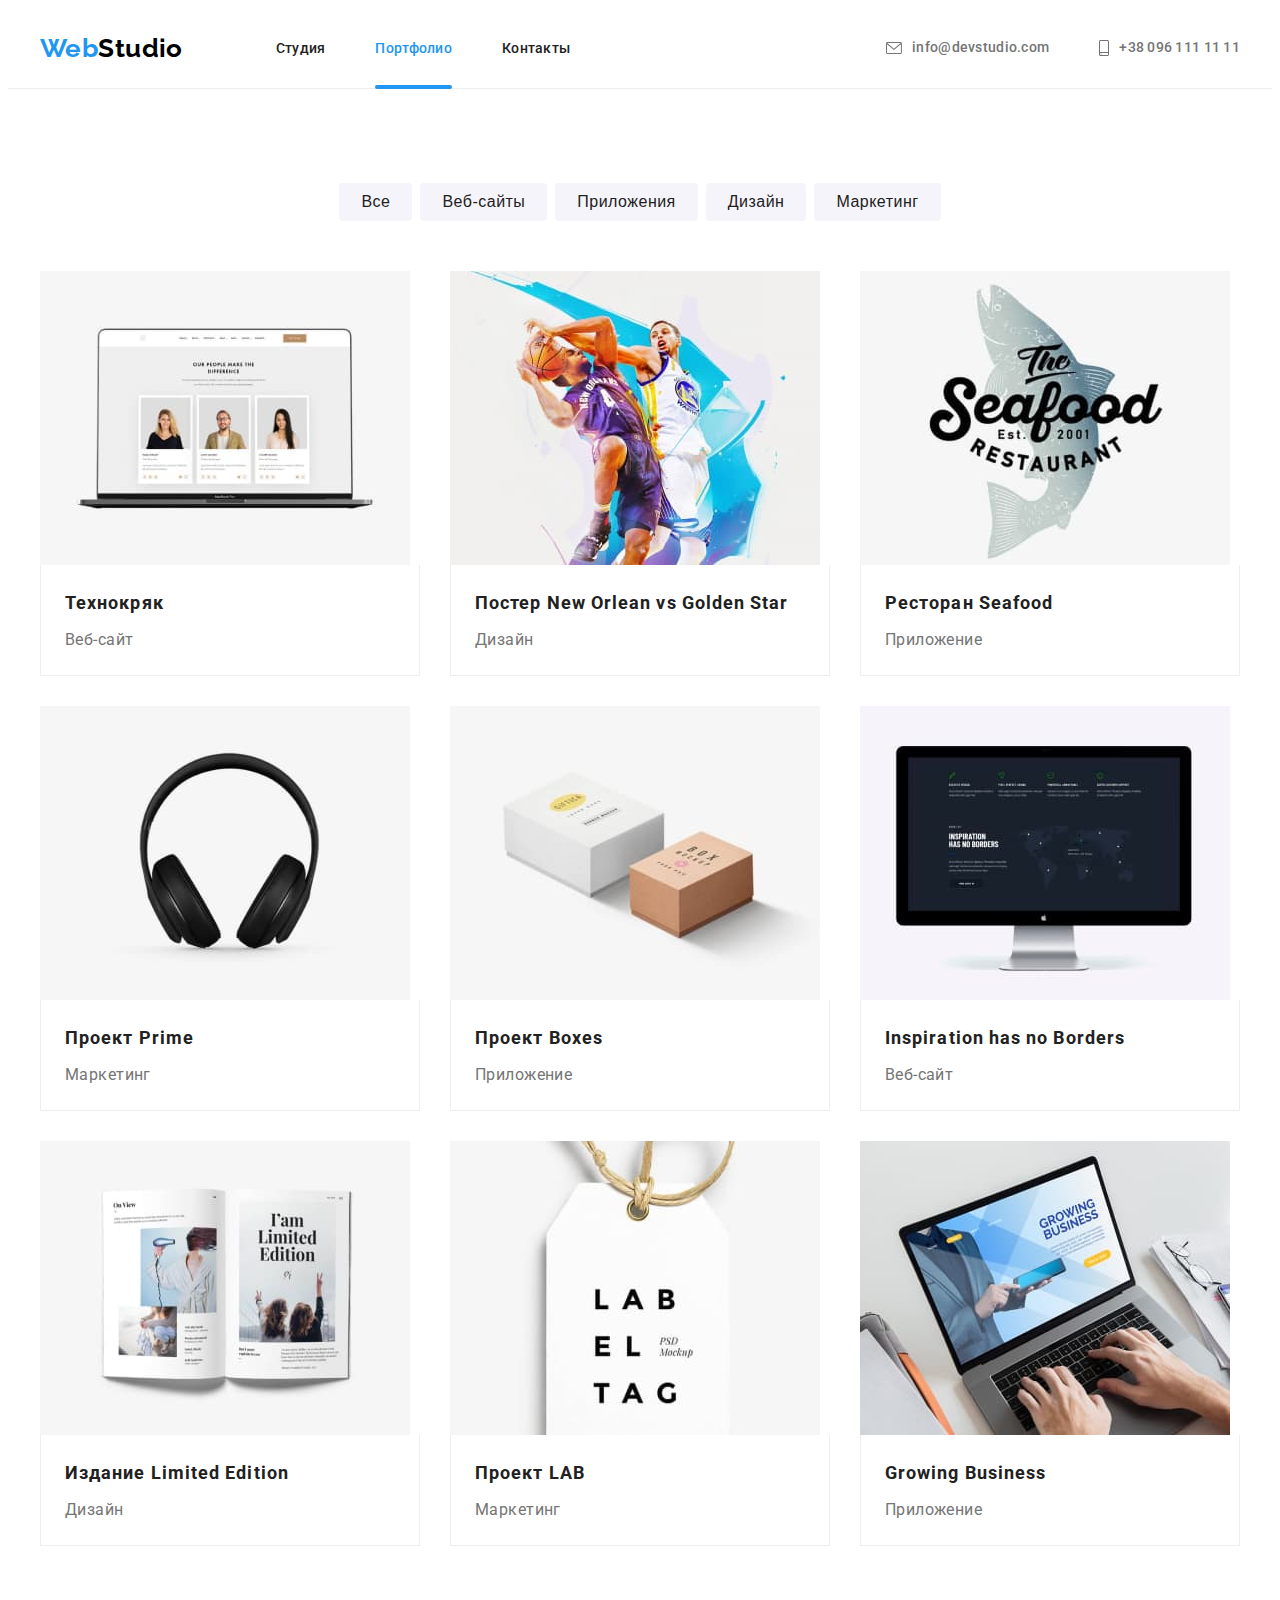
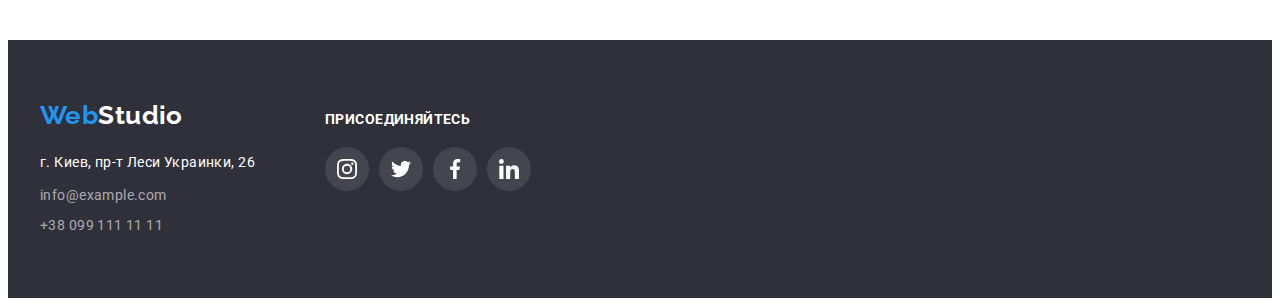
==== portfolio.html @ ebe4ae1e "Added hw5 files" ====
<!DOCTYPE html>
<html lang="ru">
  <head>
    <meta charset="UTF-8" />
    <meta name="viewport" content="width=device-width, initial-scale=1.0" />
    <title>goit-markup-hw-05 Web Studio (Version 2.1)</title>

    <!-- Embeding fonts -->
    <link rel="preconnect" href="https://fonts.gstatic.com" />
    <link
      href="https://fonts.googleapis.com/css2?family=Raleway:wght@700&family=Roboto:wght@400;500;700;900&display=swap"
      rel="stylesheet"
    />

    <!--подключен сторонний нормалайз https://github.com/sindresorhus/modern-normalize/blob/main/modern-normalize.css -->
    <!-- <link rel="stylesheet" href="./css/modern-normalize.css" /> -->
    <link
      rel="stylesheet"
      href="https://cdnjs.cloudflare.com/ajax/libs/modern-normalize/1.0.0/modern-normalize.css"
      integrity="sha512-Zx6MlUMKSVJoQ+83OwhdILe8cSEsCzfqThJd7J/VA2UrK6Ctj85p+xzqfyuNXE5B1k25uUdmJ2OzItbBy9GHAQ=="
      crossorigin="anonymous"
    />
    <!-- Скрыт заголовок visually-hidden.css https://gist.github.com/luxplanjay/6f6936b1bba7afe006fa9317b07b6045 -->
    <!-- <link rel="stylesheet" href="./css/visually-hidden.css" /> -->

    <!-- Тут файл для переменных цвета в основном... -->
    <!-- <link rel="stylesheet" href="./css/variables.css"> -->

    <!-- Основные стили -->
    <link rel="stylesheet" href="./css/styles.css" />
  </head>

  <body>
    <header class="header">
      <div class="container">
        <nav class="nav">
          <a href="./index.html" lang="en" class="logo">
            Web<span class="logo-part">Studio</span>
          </a>
          <ul class="nav-list">
            <li class="nav-list-item">
              <a href="./index.html" class="nav-link">Студия</a>
            </li>

            <li class="nav-list-item">
              <a href="./portfolio.html" class="nav-link current-page"
                >Портфолио</a
              >
            </li>

            <li class="nav-list-item">
              <a href="#contacts" class="nav-link">Контакты</a>
            </li>
          </ul>
        </nav>
        <address class="address-list">
          <a href="mailto:info@devstudio.com" lang="en" class="address-item">
            <svg class="address-icon" width="16" height="12">
              <use href="./images/icons.svg#envelope"></use>
            </svg>
            info@devstudio.com
          </a>

          <a href="tel:+380961111111" class="address-item">
            <svg class="address-icon" width="10" height="16">
              <use href="./images/icons.svg#smartphone"></use>
            </svg>
            +38 096 111 11 11
          </a>
        </address>
      </div>
    </header>

    <main>
      <section class="portfolio section">
        <div class="container">
          <h1 class="visually-hidden">Портфолио</h1>

          <!-- Filter buttons -->
          <ul class="filter-set">
            <li class="filter-item">
              <button class="button">Все</button>
            </li>

            <li class="filter-item">
              <button class="button">Веб-сайты</button>
            </li>

            <li class="filter-item">
              <button class="button">Приложения</button>
            </li>

            <li class="filter-item">
              <button class="button">Дизайн</button>
            </li>

            <li class="filter-item">
              <button class="button">Маркетинг</button>
            </li>
          </ul>

          <!-- Portfolio cards -->
          <ul class="portfolio card-set">
            <li class="portfolio-item">
              <a href="#" class="portfolio-item-link">
                <div class="card-thumb">
                  <img
                    src="./images/project-001.jpg"
                    width="370"
                    alt="Веб-сайт Технокряк"
                  />
                  <div class="overlay">
                    <p class="overlay-text">
                      Технокряк это современная площадка распространения
                      коронавируса. Компании используют эту платформу для
                      цифрового шпионажа и атак на защищённые сервера
                      конкурентов.
                    </p>
                  </div>
                </div>
                <div class="portfolio-text">
                  <h2 class="portfolio-title">Технокряк</h2>
                  <p class="portfolio-type">Веб-сайт</p>
                </div>
              </a>
            </li>

            <li class="portfolio-item">
              <a href="#" class="portfolio-item-link">
                <div class="card-thumb">
                  <img
                    src="./images/project-002.jpg"
                    width="370"
                    alt="Дизайн Постер New Orlean vs Golden Star"
                  />
                  <div class="overlay">
                    <p class="overlay-text">
                      Технокряк это современная площадка распространения
                      коронавируса. Компании используют эту платформу для
                      цифрового шпионажа и атак на защищённые сервера
                      конкурентов.
                    </p>
                  </div>
                </div>
                <div class="portfolio-text">
                  <h2 class="portfolio-title">
                    Постер <span lang="en">New Orlean vs Golden Star</span>
                  </h2>
                  <p class="portfolio-type">Дизайн</p>
                </div>
              </a>
            </li>

            <li class="portfolio-item">
              <a href="#" class="portfolio-item-link">
                <div class="card-thumb">
                  <img
                    src="./images/project-003.jpg"
                    width="370"
                    alt="Приложение Ресторан Seafood"
                  />
                  <div class="overlay">
                    <p class="overlay-text">
                      Технокряк это современная площадка распространения
                      коронавируса. Компании используют эту платформу для
                      цифрового шпионажа и атак на защищённые сервера
                      конкурентов.
                    </p>
                  </div>
                </div>
                <div class="portfolio-text">
                  <h2 class="portfolio-title">
                    Ресторан <span lang="en">Seafood</span>
                  </h2>
                  <p class="portfolio-type">Приложение</p>
                </div>
              </a>
            </li>

            <li class="portfolio-item">
              <a href="#" class="portfolio-item-link">
                <div class="card-thumb">
                  <img
                    src="./images/project-004.jpg"
                    width="370"
                    alt="Приложение Проект Prime"
                  />
                  <div class="overlay">
                    <p class="overlay-text">
                      Технокряк это современная площадка распространения
                      коронавируса. Компании используют эту платформу для
                      цифрового шпионажа и атак на защищённые сервера
                      конкурентов.
                    </p>
                  </div>
                </div>
                <div class="portfolio-text">
                  <h2 class="portfolio-title">
                    Проект <span lang="en">Prime</span>
                  </h2>
                  <p class="portfolio-type">Маркетинг</p>
                </div>
              </a>
            </li>

            <li class="portfolio-item">
              <a href="#" class="portfolio-item-link">
                <div class="card-thumb">
                  <img
                    src="./images/project-005.jpg"
                    width="370"
                    alt="Приложение Проект Boxes"
                  />
                  <div class="overlay">
                    <p class="overlay-text">
                      Технокряк это современная площадка распространения
                      коронавируса. Компании используют эту платформу для
                      цифрового шпионажа и атак на защищённые сервера
                      конкурентов.
                    </p>
                  </div>
                </div>
                <div class="portfolio-text">
                  <h2 class="portfolio-title">
                    Проект <span lang="en">Boxes</span>
                  </h2>
                  <p class="portfolio-type">Приложение</p>
                </div>
              </a>
            </li>

            <li class="portfolio-item">
              <a href="#" class="portfolio-item-link">
                <div class="card-thumb">
                  <img
                    src="./images/project-006.jpg"
                    width="370"
                    alt="Веб-сайт Inspiration has no Borders"
                  />
                  <div class="overlay">
                    <p class="overlay-text">
                      Технокряк это современная площадка распространения
                      коронавируса. Компании используют эту платформу для
                      цифрового шпионажа и атак на защищённые сервера
                      конкурентов.
                    </p>
                  </div>
                </div>
                <div class="portfolio-text">
                  <h2 class="portfolio-title" lang="en">
                    Inspiration has no Borders
                  </h2>
                  <p class="portfolio-type">Веб-сайт</p>
                </div>
              </a>
            </li>

            <li class="portfolio-item">
              <a href="#" class="portfolio-item-link">
                <div class="card-thumb">
                  <img
                    src="./images/project-007.jpg"
                    width="370"
                    alt="Дизайн Издание Limited Edition"
                  />
                  <div class="overlay">
                    <p class="overlay-text">
                      Технокряк это современная площадка распространения
                      коронавируса. Компании используют эту платформу для
                      цифрового шпионажа и атак на защищённые сервера
                      конкурентов.
                    </p>
                  </div>
                </div>
                <div class="portfolio-text">
                  <h2 class="portfolio-title">
                    Издание <span lang="en">Limited Edition</span>
                  </h2>
                  <p class="portfolio-type">Дизайн</p>
                </div>
              </a>
            </li>

            <li class="portfolio-item">
              <a href="#" class="portfolio-item-link">
                <div class="card-thumb">
                  <img
                    src="./images/project-008.jpg"
                    width="370"
                    alt="Маркетинг Проект LAB"
                  />
                  <div class="overlay">
                    <p class="overlay-text">
                      Технокряк это современная площадка распространения
                      коронавируса. Компании используют эту платформу для
                      цифрового шпионажа и атак на защищённые сервера
                      конкурентов.
                    </p>
                  </div>
                </div>
                <div class="portfolio-text">
                  <h2 class="portfolio-title">
                    Проект <span lang="en">LAB</span>
                  </h2>
                  <p class="portfolio-type">Маркетинг</p>
                </div>
              </a>
            </li>

            <li class="portfolio-item">
              <a href="#" class="portfolio-item-link">
                <div class="card-thumb">
                  <img
                    src="./images/project-009.jpg"
                    width="370"
                    alt="Приложение Growing Business"
                  />
                  <div class="overlay">
                    <p class="overlay-text">
                      Технокряк это современная площадка распространения
                      коронавируса. Компании используют эту платформу для
                      цифрового шпионажа и атак на защищённые сервера
                      конкурентов.
                    </p>
                  </div>
                </div>
                <div class="portfolio-text">
                  <h2 class="portfolio-title" lang="en">Growing Business</h2>
                  <p class="portfolio-type">Приложение</p>
                </div>
              </a>
            </li>
          </ul>
        </div>
      </section>
    </main>

    <footer class="footer">
      <div class="container">
        <div class="footer-address-sidebar">
          <a href="./index.html" lang="en" class="logo">
            Web<span class="logo-part">Studio</span>
          </a>
          <address id="contacts" class="address-list">
            <a
              href="https://goo.gl/maps/3aquBBFfu6E2QgFt6"
              class="address-item map"
              rel="nofollow noopener noreferrer"
              target="blanc"
            >
              г. Киев, пр-т Леси Украинки, 26
            </a>

            <a href="mailto:info@example.com" lang="en" class="address-item">
              info@example.com
            </a>

            <a href="tel:+380991111111" class="address-item">
              +38 099 111 11 11
            </a>
          </address>
        </div>

        <div class="footer-socials-sidebar uppercase">
          <p>присоединяйтесь</p>

          <ul class="social-links">
            <li class="social-links-item">
              <a
                class="social-link instagram"
                href="#"
                rel="nofollow noopener noreferrer"
                target="blanc"
                aria-label="Instagram"
              >
                <svg class="features-icon" height="20" width="20">
                  <use href="./images/icons.svg#instagram-2"></use>
                </svg>
              </a>
            </li>

            <li class="social-links-item">
              <a
                class="social-link twitter"
                href="#"
                rel="nofollow noopener noreferrer"
                target="blanc"
                aria-label="Twitter"
              >
                <svg class="features-icon" height="20" width="20">
                  <use href="./images/icons.svg#twitter-1"></use>
                </svg>
              </a>
            </li>

            <li class="social-links-item">
              <a
                class="social-link facebook"
                href="#"
                rel="nofollow noopener noreferrer"
                target="blanc"
                aria-label="Facebook"
              >
                <svg class="features-icon" height="20" width="20">
                  <use href="./images/icons.svg#facebook-1"></use>
                </svg>
              </a>
            </li>

            <li class="social-links-item">
              <a
                class="social-link linkedin"
                href="#"
                rel="nofollow noopener noreferrer"
                target="blanc"
                aria-label="Linkedin"
              >
                <svg class="features-icon" height="20" width="20">
                  <use href="./images/icons.svg#linkedin-1"></use>
                </svg>
              </a>
            </li>
          </ul>
        </div>
      </div>
    </footer>

    <noscript>
      Для корректной работы страницы разрешите браузеру выполнение скриптов
    </noscript>
  </body>
</html>
---- css/styles.css ----
/* Variables */
:root {
  --accent-color: #2196f3; /* accent-color */
  --hover-background-color: #188ce8; /* bg hover for hero button */
  --secondary-color: #212121; /* text titles */
  --primary-color: #757575; /* primary-color text */
  --white-color: #ffffff; /* white-color for some text */
  --border-color: #ececec; /* border */
  --secondary-background-color: #f5f4fa; /* bg some buttons */
  --address-primary-color: rgba(255, 255, 255, 0.6); /* address-primary-color */
  --black-color: #000000; /* black-color */
  --primary-background-color: #2f303a; /* primary-background-color footer and hero */
  --border-color: #eeeeee; /* Border-color for portfolio */
  --social-link-color: #afb1b8; /* social-link color */
  --hero-bg-color: #c4c4c4; /* bg for hero */
  --hero-overlay-color: rgba(47, 48, 58, 0.4);
  --about-overlay-color: rgba(47, 48, 58, 0.8);
  --portfolio-overlay-color: rgba(33, 150, 243, 0.9);
  --modal-overlay-color: rgba(0, 0, 0, 0.2);
  --close-border-color: rgba(0, 0, 0, 0.1);

  --footer-socials-bg-color: rgba(255, 255, 255, 0.1);
  --transparent-color: rgba(0, 0, 0, 0);

  --card-set-gap: 30px; /* set-gap between cards for adaptive grid */

  --box-shadow: 0px 1px 3px rgba(0, 0, 0, 0.12), 0px 1px 1px rgba(0, 0, 0, 0.14),
    0px 2px 1px rgba(0, 0, 0, 0.2);
  --portfolio-box-shadow: 0px 1px 1px rgba(0, 0, 0, 0.12),
    0px 4px 4px rgba(0, 0, 0, 0.06), 1px 4px 6px rgba(0, 0, 0, 0.16);
  --button-shadow: 0px 3px 1px rgba(0, 0, 0, 0.1),
    0px 1px 2px rgba(0, 0, 0, 0.08), 0px 2px 2px rgba(0, 0, 0, 0.12);

  --transition-duration: 250ms;
  --transition-timing-function: cubic-bezier(0.4, 0, 0.2, 1);
}

/* Remove markers from lists */
ul {
  list-style: none;
}

/* Remove underline from urls */
a {
  text-decoration: none;
  font-style: normal;
}

/* Transform text to uppercase */
.uppercase {
  text-transform: uppercase;
}

body {
  font-family: 'Roboto', sans-serif;
  font-weight: 400;
  font-size: 14px;
  line-height: 1.71;
  letter-spacing: 0.03em;
  background-color: var(--white-color);
  color: var(--primary-color);
}

.container {
  display: flex;
  width: 1200px; /* TODO: @width в будущем переделать под адаптив@ сделать "max-width: 1200px;" и пофиксить все что поплывет при изменении вьюпорта */
  padding-left: 15px;
  padding-right: 15px;
  margin-left: auto;
  margin-right: auto;

  /* outline: 2px dotted tomato; */
}

.header .container {
  display: flex;
  align-items: center;
  justify-content: space-between;
}

.header .nav {
  display: flex;
  align-items: center;
}

.header {
  position: relative;

  /* position: fixed;
  top: 0;
  left: 0;
  width: 100%;
  z-index: 1; */

  /* margin-top: 5px; */
  background-color: var(--white-color);
  border-bottom: 1px solid var(--border-color);
}

/* .header::after {
  position: absolute;
  content: '';
  display: block;
  left: 0;
  bottom: 0;
  width: 100%;
  height: 1px;
  background-color: var(--border-color); 
}*/

/* reset margins for headings & paragraphs */
h1,
h2,
h3,
h4,
h5,
h6,
p,
ul {
  margin: 0;
  padding: 0;
}

/* adaptive grid (card-set, card-set-item) */
.card-set {
  display: flex;
  flex-wrap: wrap;

  /* reset user agent styles */
  list-style: none;
  padding: 0;
  margin: 0;

  /* compensation for .card margins */
  margin-top: calc(-1 * var(--card-set-gap));
  margin-left: calc(-1 * var(--card-set-gap));
}

.card-set-item {
  flex-basis: calc(
    100% / 4 - var(--card-set-gap)
  ); /* "100% / 4" - where "4" is count of items in row, so every card will got 1/4 parrent width but - var(--card-set-gap)  */

  margin-top: var(--card-set-gap);
  margin-left: var(--card-set-gap);

  /* box-shadow: 0px 1px 3px rgba(0, 0, 0, 0.12), 0px 1px 1px rgba(0, 0, 0, 0.14), 0px 2px 1px rgba(0, 0, 0, 0.2); */
  box-shadow: var(--box-shadow);

  border-radius: 4px;
  text-align: center;

  background-color: var(--white-color);

  /* width: 270px; */
}

/* Самая простая техника отзывчивых изображений card-thumb */
.card-thumb {
  display: block;
}

/* delletes indents for inline images */
img {
  display: block; /* убивает зазор в 1/4em строчного элемента картинки просто делая ее блочным */

  max-width: 100%;

  /* высоту для современных браузеров ставить тут не обязательно */
  height: 100%;

  object-fit: cover;
}

.card-content {
  padding: 30px 32px;
  text-align: center;

  /* padding-bottom: 30px; */
  /* outline: 1px dotted tomato; */
}

/* Hero section */
.hero {
  display: flex;
  flex-direction: column;
  justify-content: center;
  align-items: center;

  /* width: 1600px; */

  max-width: 1600px;
  min-height: 600px;
  margin-left: auto;
  margin-right: auto;

  padding: 200px 0;

  /* position: absolute;
  width: 1600px;
  height: 600px;
  left: 0px;
  top: 80px;
  background: url(new_photo.jpg); */

  background-color: var(--hero-bg-color);

  /* background-image: url(../images/hero.jpg); */
  background-image: linear-gradient(
      to top,
      var(--hero-overlay-color),
      var(--hero-overlay-color)
    ),
    url(../images/hero.jpg);

  /* linear-gradient(var(--hero-overlay-color)); */
  background-repeat: no-repeat;
  background-size: cover;
  background-position: center;

  color: var(--white-color);
}

.hero-title {
  margin-bottom: 30px;

  font-weight: 900;
  font-size: 44px;
  line-height: 1.36;
  letter-spacing: 0.06em;

  /* margin-left: auto;
  margin-right: auto; */
  text-align: center;
}

.hero .button {
  display: block;

  /* margin-left: auto; */
  /* margin-right: auto; */
  padding: 10px 32px;
  font-weight: 700;
  color: currentColor;
  font-size: 16px;
  line-height: 1.87;
  letter-spacing: 0.06em;
  background-color: var(--accent-color);
  border: none;
  text-align: center;

  /* transition-property: color, background-color, box-shadow;
  transition-duration: var(--transition-duration);
  transition-timing-function: var(--transition-timing-function); */
}

.button {
  font-weight: 500;
  color: var(--secondary-color);
  font-size: 16px;
  line-height: 1.62;
  letter-spacing: 0.03em;
  background-color: var(--secondary-background-color);
  border: none;
  padding: 6px 22px;
  border-radius: 4px;
  cursor: pointer;

  transition-property: color, background-color, box-shadow;
  transition-duration: var(--transition-duration);
  transition-timing-function: var(--transition-timing-function);
}

.button:hover,
.button:focus {
  color: var(--white-color);
  background-color: var(--accent-color);
  outline: none;

  box-shadow: var(--button-shadow);
}

.hero .button:hover,
.hero .button:focus {
  background-color: var(--hover-background-color);
  outline: none;
} /* end of Hero section */

/* Logo styles */
.logo {
  margin-right: 93px;

  /* position: relative; */
  font-family: 'Raleway', sans-serif;
  font-weight: 700;
  font-size: 26px;
  line-height: 1.19;

  /* letter-spacing: 0.03em; */
  color: var(--accent-color);

  /* transition-property: text-shadow;
  transition-duration: var(--transition-duration);
  transition-timing-function: var(--transition-timing-function); */
}

.logo:hover,
.logo:focus {
  outline: none;

  /* text-shadow: var(--button-shadow); */
}

.header .logo-part {
  color: var(--black-color);
}

/* nav */
.nav-list {
  display: flex;
}

.nav-list-item:not(.nav-list-item:last-child) {
  margin-right: 50px;
}

.nav-link {
  position: relative;
  display: inline-block;
  padding-top: 32px;
  padding-bottom: 32px;

  font-size: 14px;
  color: var(--secondary-color);
  font-weight: 500;
  line-height: 1.1721;

  /* line-height: 1.1429; */
  letter-spacing: 0.02em;

  /* outline: 1px dotted tomato; */
  transition-property: color, background-color, box-shadow;
  transition-duration: var(--transition-duration);
  transition-timing-function: var(--transition-timing-function);
}

.nav-link:hover,
.nav-link:focus {
  color: var(--accent-color);
  outline: none;
}

.nav-link::after {
  content: '';
  display: block;
  position: absolute;
  width: 100%;
  height: 4px;
  bottom: -1px;

  /* z-index: 1; */
  border-radius: 2px;
  background-color: var(--transparent-color);

  transition-property: background-color;
  transition-duration: var(--transition-duration);
  transition-timing-function: var(--transition-timing-function);
}

.nav-link:focus::after,
.nav-link:hover::after {
  background-color: var(--accent-color);
}

.current-page {
  color: var(--accent-color);
  position: relative;

  transition-property: color;
  transition-duration: var(--transition-duration);
  transition-timing-function: var(--transition-timing-function);
}

.current-page:hover,
.current-page:focus {
  color: var(--hover-background-color);

  /* text-shadow: var(--button-shadow); */
}

.current-page::after {
  background-color: var(--accent-color);
}

.current-page:hover::after,
.current-page:focus::after {
  background-color: var(--hover-background-color);
}

/* 
.current-page::after,
.current-page::after {
  content: '';
  display: flex;
  height: 10px;
  width: 10px;
  background-color: tomato;
} */

.features-title {
  margin-bottom: 10px;
  font-size: 14px;
  line-height: 1.14;
  color: var(--secondary-color);
}

.section {
  padding-top: 94px;
  padding-bottom: 94px;
}

.section-title {
  margin-bottom: 50px;
  font-weight: 700;
  font-size: 36px;
  letter-spacing: 0.03em;
  line-height: 1.17;
  color: var(--secondary-color);
}

.team {
  background-color: var(--secondary-background-color);
}

.team .card-thumb {
  max-height: 260px;
}

.card {
  background-color: var(--white-color);
  max-width: 270px;
}

.portfolio .container {
  flex-direction: column;
}

.portfolio-item {
  background-color: var(--white-color);

  /* width: 370px; */
  flex-basis: calc(100% / 3 - var(--card-set-gap));

  margin-top: var(--card-set-gap);
  margin-left: var(--card-set-gap);

  /* border: 1px solid var(--border-color); */
}

.portfolio-item-link {
  display: block;
  color: var(--primary-color);

  transition-property: box-shadow;
  transition-duration: var(--transition-duration);
  transition-timing-function: var(--transition-timing-function);
}

.portfolio-item-link:hover,
.portfolio-item-link:focus {
  outline: none;
  box-shadow: var(--portfolio-box-shadow);
}

.portfolio-title {
  margin-bottom: 4px;
  font-weight: 700;
  font-size: 18px;
  letter-spacing: 0.06em;
  line-height: 2;
  color: var(--secondary-color);
}

.portfolio-type {
  font-size: 16px;
  line-height: 1.875;
}

.portfolio-text {
  padding: 20px 24px;

  border-bottom: 1px solid var(--border-color);
  border-left: 1px solid var(--border-color);
  border-right: 1px solid var(--border-color);
}

.portfolio .card-thumb {
  position: relative;
  max-height: 294px;
  overflow: hidden;
}

.portfolio-item-link .overlay {
  position: absolute;
  top: 0;
  left: 0;

  width: 100%;
  height: 100%;
  padding: 64px 24px;

  /* padding: 32px 64px;*/

  /* opacity: 0; */
  background: var(--portfolio-overlay-color);
  transform: translateY(150%);

  /* transition: transform 250ms cubic-bezier(0.4, 0, 0.2, 1); */
  transition-property: transform;
  transition-duration: var(--transition-duration);
  transition-timing-function: var(--transition-timing-function);
}

.portfolio-item-link:hover .overlay,
.portfolio-item-link:focus .overlay {
  transform: translateY(0);
}

.portfolio .overlay-text {
  font-size: 18px;
  line-height: 1.56;
  letter-spacing: 0.03em;

  /* display: inline-block; */
  /* position: absolute; */
  /* padding: 63px 24px; */
  /* top: 0%; */
  /* left: 0%; */
  /* background-color: rgba(0, 0, 0, 0.06); */
  color: var(--white-color);

  /* color: teal; */
  /* opacity: 0; */

  /* transition-property: opacity;
  transition-duration: 250ms;
  transition-timing-function: cubic-bezier(0.4, 0, 0.2, 1);
  transition-delay: 50ms; */
}

/* .portfolio-item-link:hover .overlay,
.portfolio-item-link:focus .overlay {
  opacity: 1;
} */

/* 
.portfolio .card-thumb::after {
  content: '';
  display: block;
  position: absolute;
  width: 100%;
  height: 100%;
  top: 50%;
  left: 50%;
  margin: 0;
  background-color: tomato;
} */

.card-title {
  color: var(--secondary-color);
  font-weight: 500;
  font-size: 16px;
  line-height: 1.19;
}

/* .team .card {

} */

.card-item {
  margin-top: 10px;

  color: var(--primary-color);
  font-size: 16px;
  line-height: 1.19;
} /* end of main section */

.footer .logo-part {
  color: var(--white-color);
} /* end of Logo styles */

.footer .logo {
  margin-right: 0;
  margin-bottom: 20px;
}

.footer .logo:hover,
.footer .logo:focus {
  outline: none;

  /* text-shadow: var(--box-shadow); */
}

.footer {
  padding-top: 60px;
  padding-bottom: 60px;
  background-color: var(--primary-background-color);
}

.footer > .container {
  display: flex;
  flex-direction: row;
  justify-content: flex-start;
  align-items: baseline;
}

.footer-address-sidebar {
  display: flex;
  flex-direction: column;
  justify-content: flex-start;
  align-items: flex-start;
}

.footer .address-item {
  margin-right: 0;
  color: var(--address-primary-color);
  font-weight: 400;
  line-height: 1.71;
  letter-spacing: 0.03em;
}

.footer .address-item:not(:last-child, .map) {
  margin-bottom: 6px;

  /* background-color: red; */
}

.footer .address-list {
  flex-direction: column;
}

.address-item.map {
  margin-bottom: 9px;
  color: var(--white-color);
}

.address-item {
  display: flex;
  font-weight: 500;
  font-size: 14px;
  line-height: 1.14;
  letter-spacing: 0.02em;
  color: var(--primary-color);
  margin-right: 50px;
  align-items: center;

  transition-property: color;
  transition-duration: var(--transition-duration);
  transition-timing-function: var(--transition-timing-function);
}

.address-item:last-child {
  margin-right: 0;
}

.address-item:hover,
.address-item:focus {
  color: var(--accent-color);
  outline: none;
}

.address-list {
  display: flex;
  justify-content: flex-start;
  align-items: flex-start;
}

.footer-socials-sidebar {
  display: flex;
  flex-direction: column;
  justify-content: flex-start;
  align-items: flex-start;
  margin-left: 70px;

  font-weight: 700;
  line-height: 1.15;
  letter-spacing: 0.03em;

  /* text-transform: uppercase; */
  color: var(--white-color);
}

.footer .social-links {
  margin-top: 20px;
  min-width: 206px;
}

.footer .social-link {
  background-color: var(--footer-socials-bg-color);
  fill: var(--white-color);
}

.footer .social-link:focus,
.footer .social-link:hover {
  background-color: var(--accent-color);
  outline: none;
}

.address-icon {
  margin-right: 10px;
  fill: currentColor;
}

/* .header .address-item::before {
  content: '';
  width: 10px;
  height: 10px;
  margin-right: 1px;
  justify-content: center;
  align-items: center;
  text-align: center;
  background-color: currentColor;
} */

.about.section {
  padding-top: 0;
}

.about > .container {
  display: flex;
  flex-direction: column;
  justify-content: flex-start;
  align-items: center;
}

.about-card {
  flex-basis: calc(100% / 3 - var(--card-set-gap));

  margin-top: var(--card-set-gap);
  margin-left: var(--card-set-gap);
}

.about .card-thumb {
  position: relative;
  max-height: 294px;
}

.about-card .overlay {
  position: absolute;
  bottom: 0;
  left: 0;

  width: 100%;

  padding: 27px 15px;
  text-align: center;

  /* padding: 32px 64px;*/

  /* opacity: 0; */
  background: var(--about-overlay-color);
  color: var(--white-color);

  font-weight: 700;
  font-size: 14px;
  line-height: 1.142;
  letter-spacing: 0.03em;

  /* transition: transform 250ms cubic-bezier(0.4, 0, 0.2, 1); */
  transition-property: transform;
  transition-duration: var(--transition-duration);
  transition-timing-function: var(--transition-timing-function);
}

.team > .container {
  display: flex;
  flex-direction: column;
  justify-content: flex-start;
  align-items: center;
}

.filter-set {
  display: flex;

  /* margin-left: auto;
  margin-right: auto; */
  justify-content: center;
  margin-bottom: 50px;
}

.filter-item:not(:last-child) {
  margin-right: 8px;

  /* flex-basis: calc(100% / 3 - var(--card-set-gap));

  margin-top: var(--card-set-gap);
  margin-left: var(--card-set-gap); */
}

/* .wrapper {
  display: flex;
  margin-left: auto;
  margin-right: auto;
  justify-content: center;
  align-items: center;
  outline: 1px solid teal;
} */

.features .card {
  flex-basis: calc(100% / 4 - var(--card-set-gap));

  margin-top: var(--card-set-gap);
  margin-left: var(--card-set-gap);
}

.features .card-thumb {
  display: flex;
  justify-content: center;
  align-items: center;
  margin-bottom: 30px;
  width: 270px;
  height: 120px;

  /* padding: 25px 100px; */
  /* padding: auto;
  text-align: center; */

  border-radius: 4px;
  background-color: var(--secondary-background-color);
}

.social-links {
  display: flex;
  margin-top: 16px;
  justify-content: space-between;
}

.social-link {
  display: flex;
  width: 44px;
  height: 44px;
  justify-content: center;
  align-items: center;
  border-radius: 50%;
  fill: var(--social-link-color);

  transition-property: fill, background-color;
  transition-duration: var(--transition-duration);
  transition-timing-function: var(--transition-timing-function);
}

.social-link:hover,
.social-link:focus {
  background-color: var(--accent-color);
  fill: var(--white-color);
  outline: none;
}

.clients .container {
  flex-direction: column;
  align-items: center;
}

.client-link {
  display: flex;
  width: 170px;
  height: 90px;
  justify-content: center;
  align-items: center;
  border: 1px solid var(--social-link-color);
  border-radius: 4px;
  fill: var(--social-link-color);

  transition-property: fill, border-color;
  transition-duration: var(--transition-duration);
  transition-timing-function: var(--transition-timing-function);
}

.client-link:hover,
.client-link:focus {
  border-color: var(--accent-color);
  fill: var(--accent-color);
  outline: none;
}

.clients .card-set-item {
  flex-basis: calc(
    100% / 6 - var(--card-set-gap)
  ); /* "100% / 4" - where "4" is count of items in row, so every card will got 1/4 parrent width but - var(--card-set-gap)  */

  margin-top: var(--card-set-gap);
  margin-left: var(--card-set-gap);

  /* box-shadow: 0px 1px 3px rgba(0, 0, 0, 0.12), 0px 1px 1px rgba(0, 0, 0, 0.14),
    0px 2px 1px rgba(0, 0, 0, 0.2); */
  border-radius: 4px;
  text-align: center;
  box-shadow: none;

  background-color: var(--white-color);

  /* width: 270px; */
}

.visually-hidden {
  position: absolute;
  width: 1px;
  height: 1px;
  margin: -1px;
  border: 0;
  padding: 0;

  white-space: nowrap;
  clip-path: inset(100%);
  clip: rect(0 0 0 0);
  overflow: hidden;
}

/* * {
  outline: 1px dotted rgba(0, 0, 0, 0.06);
} */

/* sign backdrop */
.backdrop-sign {
  position: fixed;
  /* display: flex;
  align-items: center;
  justify-content: center; */
  top: 0;
  left: 0;
  width: 100%;
  height: 100%;
  background-color: var(--modal-overlay-color);

  transition-property: opacity;
  transition-duration: var(--transition-duration);
  transition-timing-function: var(--transition-timing-function);
}

.backdrop-sign.is-hidden {
  visibility: hidden;
  opacity: 0;
  pointer-events: none;
}

.backdrop-sign.is-hidden .modal-sign {
  transform: translateX(-100vh);
}

.modal-sign {
  position: absolute;
  top: 50%;
  left: 50%;
  transform: translateX(-50%) translateY(-50%);

  width: 528px;
  height: 581px;
  background-color: var(--white-color);
  box-shadow: var(--box-shadow);
  border-radius: 4px;

  transition-property: transform;
  transition-duration: var(--transition-duration);
  transition-timing-function: var(--transition-timing-function);
}

.close-button {
  position: absolute;
  top: 8px;
  right: 8px;
  background-color: var(--transparent-color);
  color: var(--black-color);
  border: 1px solid currentColor;
  width: 30px;
  height: 30px;
  border-radius: 50%;
  color: var(--close-border-color);
  cursor: pointer;

  transition-property: color;
  transition-duration: var(--transition-duration);
  transition-timing-function: var(--transition-timing-function);
}

.close-button:hover,
.close-button:focus {
  outline: none;
  color: var(--accent-color);
}
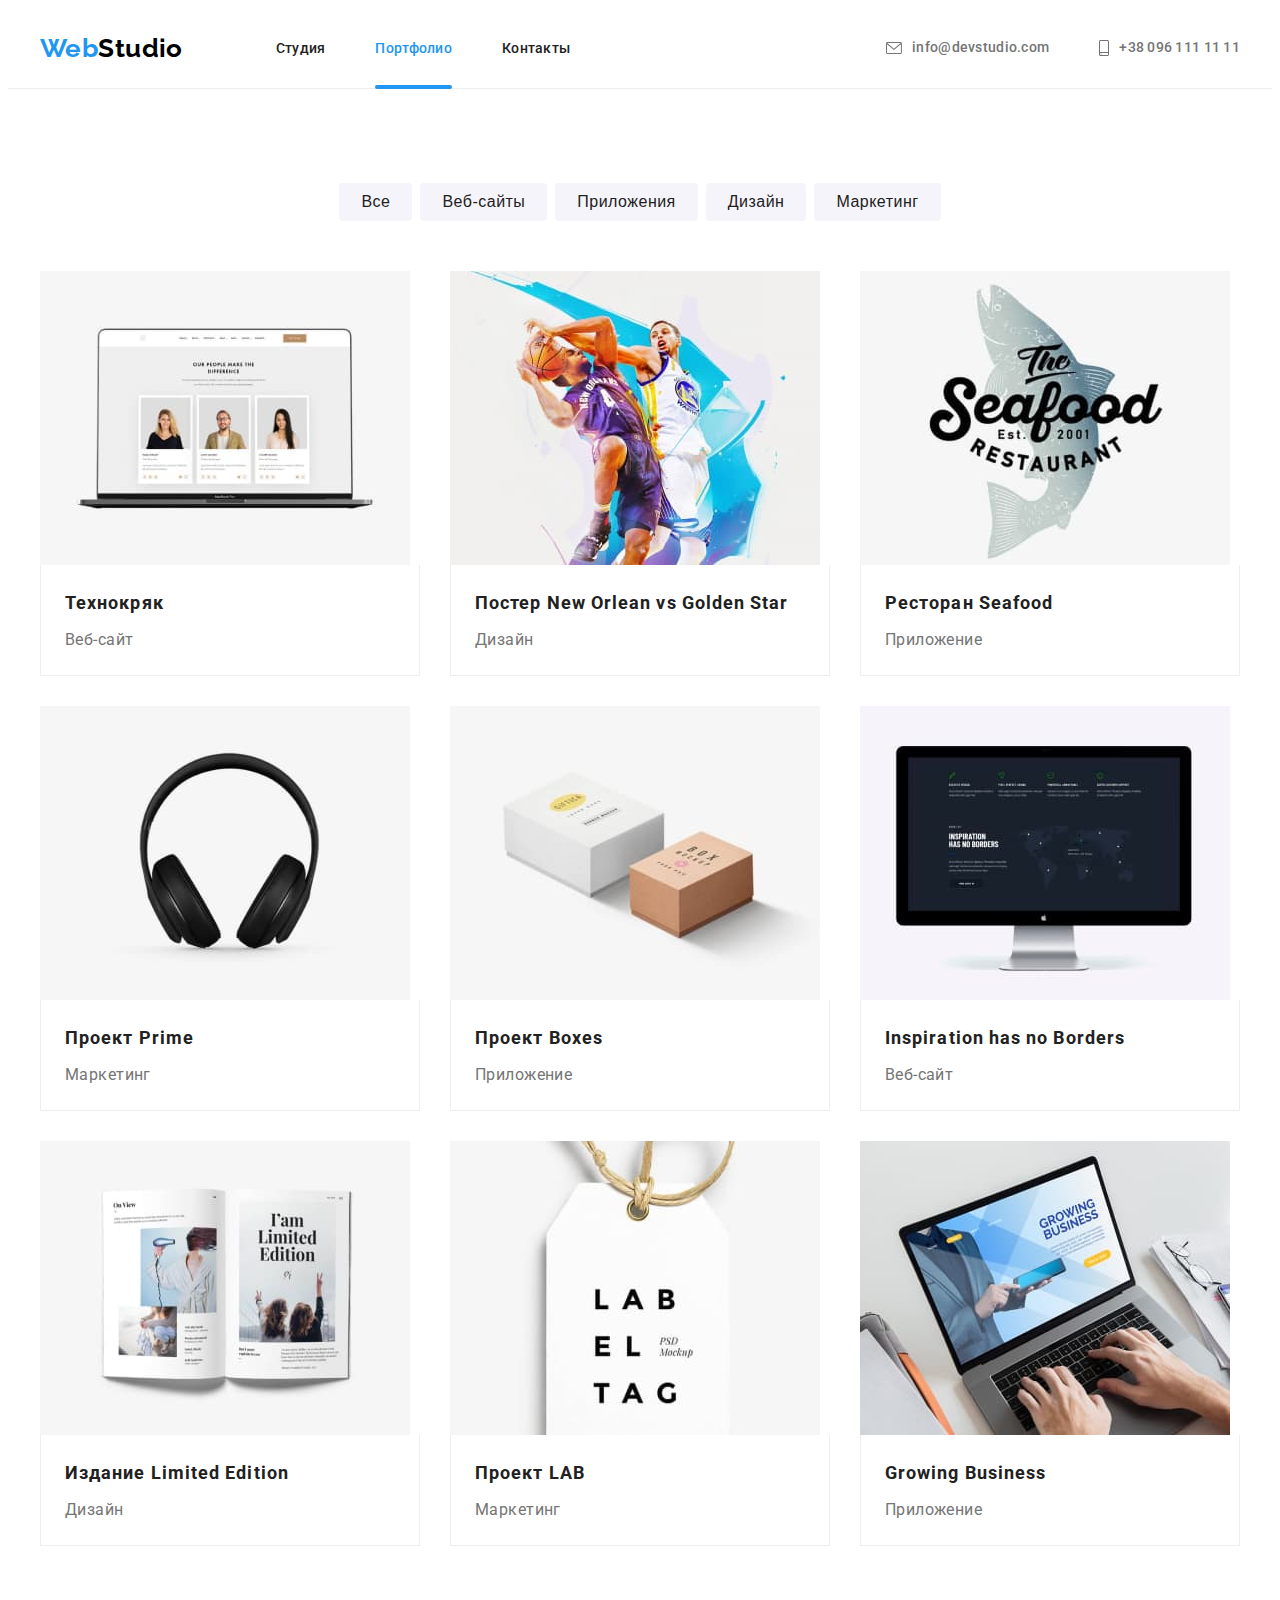
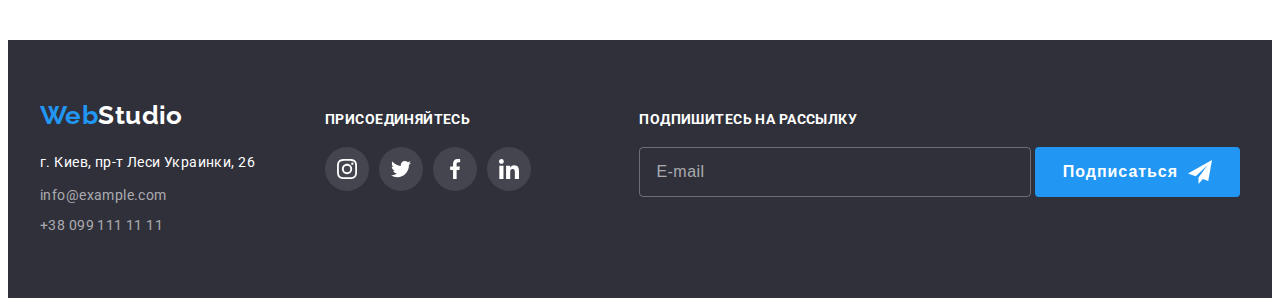
==== commit 6875affe: "Copied footer to portfolio.html" ====
--- a/portfolio.html
+++ b/portfolio.html
@@ -3,7 +3,7 @@
   <head>
     <meta charset="UTF-8" />
     <meta name="viewport" content="width=device-width, initial-scale=1.0" />
-    <title>goit-markup-hw-05 Web Studio (Version 2.1)</title>
+    <title>goit-markup-hw-06 Web Studio (Version 2.1)</title>
 
     <!-- Embeding fonts -->
     <link rel="preconnect" href="https://fonts.gstatic.com" />
@@ -373,7 +373,7 @@
                 target="blanc"
                 aria-label="Instagram"
               >
-                <svg class="features-icon" height="20" width="20">
+                <svg height="20" width="20">
                   <use href="./images/icons.svg#instagram-2"></use>
                 </svg>
               </a>
@@ -387,7 +387,7 @@
                 target="blanc"
                 aria-label="Twitter"
               >
-                <svg class="features-icon" height="20" width="20">
+                <svg height="20" width="20">
                   <use href="./images/icons.svg#twitter-1"></use>
                 </svg>
               </a>
@@ -401,7 +401,7 @@
                 target="blanc"
                 aria-label="Facebook"
               >
-                <svg class="features-icon" height="20" width="20">
+                <svg height="20" width="20">
                   <use href="./images/icons.svg#facebook-1"></use>
                 </svg>
               </a>
@@ -415,13 +415,38 @@
                 target="blanc"
                 aria-label="Linkedin"
               >
-                <svg class="features-icon" height="20" width="20">
+                <svg height="20" width="20">
                   <use href="./images/icons.svg#linkedin-1"></use>
                 </svg>
               </a>
             </li>
           </ul>
         </div>
+
+        <form class="email-form uppercase" autocomplete="on" novalidate>
+          <div
+            class="email-form-wrapper"
+            role="group"
+            aria-labelledby="email-input"
+          >
+            <p id="email-input">Подпишитесь на рассылку</p>
+            <label>
+              <input
+                type="email"
+                name="email"
+                id="email"
+                class="input"
+                placeholder="E-mail"
+              />
+            </label>
+            <button type="button" class="button">
+              Подписаться
+              <svg class="email-form-icon" height="24" width="24">
+                <use href="./images/icons.svg#send"></use>
+              </svg>
+            </button>
+          </div>
+        </form>
       </div>
     </footer>
 
--- a/css/styles.css
+++ b/css/styles.css
@@ -243,7 +243,7 @@
   font-weight: 700;
   color: currentColor;
   font-size: 16px;
-  line-height: 1.87;
+  line-height: 1.875;
   letter-spacing: 0.06em;
   background-color: var(--accent-color);
   border: none;
@@ -923,6 +923,7 @@
 /* sign backdrop */
 .backdrop-sign {
   position: fixed;
+
   /* display: flex;
   align-items: center;
   justify-content: center; */
@@ -931,37 +932,53 @@
   width: 100%;
   height: 100%;
   background-color: var(--modal-overlay-color);
-
-  transition-property: opacity;
-  transition-duration: var(--transition-duration);
-  transition-timing-function: var(--transition-timing-function);
+  opacity: 1;
+
+  /* visibility: visible; */
+
+  /* transition-property: opacity;
+  transition-duration: var(--transition-duration);
+  transition-timing-function: var(--transition-timing-function); */
+  transition: opacity var(--transition-duration)
+      var(--transition-timing-function),
+    visibility var(--transition-duration) var(--transition-timing-function);
 }
 
 .backdrop-sign.is-hidden {
   visibility: hidden;
   opacity: 0;
   pointer-events: none;
+
+  /* transition-property: visibility;
+  transition-duration: var(--transition-duration);
+  transition-timing-function: var(--transition-timing-function); */
 }
 
 .backdrop-sign.is-hidden .modal-sign {
-  transform: translateX(-100vh);
+  transform: scale(0.9) translateX(-50%) translateY(-50%);
 }
 
 .modal-sign {
   position: absolute;
   top: 50%;
   left: 50%;
-  transform: translateX(-50%) translateY(-50%);
-
-  width: 528px;
-  height: 581px;
+  transform-origin: top left;
+  transform: scale(1) translateX(-50%) translateY(-50%);
+
+  display: flex;
+  flex-direction: column;
+  justify-content: center;
+  align-items: center;
+
+  padding: 40px;
+
+  color: var(--secondary-color);
   background-color: var(--white-color);
   box-shadow: var(--box-shadow);
   border-radius: 4px;
 
-  transition-property: transform;
-  transition-duration: var(--transition-duration);
-  transition-timing-function: var(--transition-timing-function);
+  transition: transform var(--transition-duration)
+    var(--transition-timing-function);
 }
 
 .close-button {
@@ -969,7 +986,12 @@
   top: 8px;
   right: 8px;
   background-color: var(--transparent-color);
-  color: var(--black-color);
+  display: flex;
+  align-items: center;
+  justify-content: center;
+  padding: 0;
+
+  /* color: var(--black-color); */
   border: 1px solid currentColor;
   width: 30px;
   height: 30px;
@@ -987,3 +1009,84 @@
   outline: none;
   color: var(--accent-color);
 }
+
+.modal-form-wrapper {
+  display: flex;
+  flex-direction: column;
+  justify-content: center;
+  align-items: center;
+}
+
+.modal-sign p {
+  margin-bottom: 12px;
+
+  font-weight: 700;
+  font-size: 20px;
+  line-height: 1.15;
+  letter-spacing: 0.03em;
+}
+
+/* footer email-input-form */
+.email-form {
+  margin-left: auto;
+  color: var(--white-color);
+  font-size: 14px;
+  font-weight: 700;
+  letter-spacing: 0.03em;
+  line-height: 1.1428;
+  font-style: normal;
+}
+
+.email-form p {
+  margin-bottom: 20px;
+}
+
+.email-form .button {
+  display: inline-flex;
+  justify-content: center;
+  align-items: center;
+  padding: 10px 28px;
+  font-weight: 700;
+  color: currentColor;
+  font-size: 16px;
+  line-height: 1.875;
+  letter-spacing: 0.06em;
+  background-color: var(--accent-color);
+  border: none;
+  text-align: center;
+}
+
+.email-form .button:hover,
+.email-form .button:focus {
+  background-color: var(--hover-background-color);
+}
+
+.email-form-icon {
+  fill: currentColor;
+  margin-left: 10px;
+}
+
+.email-form .input {
+  outline: none;
+  color: currentColor;
+  background-color: transparent;
+
+  padding: 14px 16px;
+  border: 1px solid rgba(255, 255, 255, 0.3);
+  border-radius: 4px;
+  width: 358px;
+
+  font-size: 16px;
+  font-weight: 400;
+  line-height: 1.25;
+  letter-spacing: 0.03em;
+}
+
+.email-form .input:hover,
+.email-form .input:focus {
+  border: 1px solid var(--accent-color);
+}
+
+.email-form .input::placeholder {
+  color: var(--address-primary-color);
+}
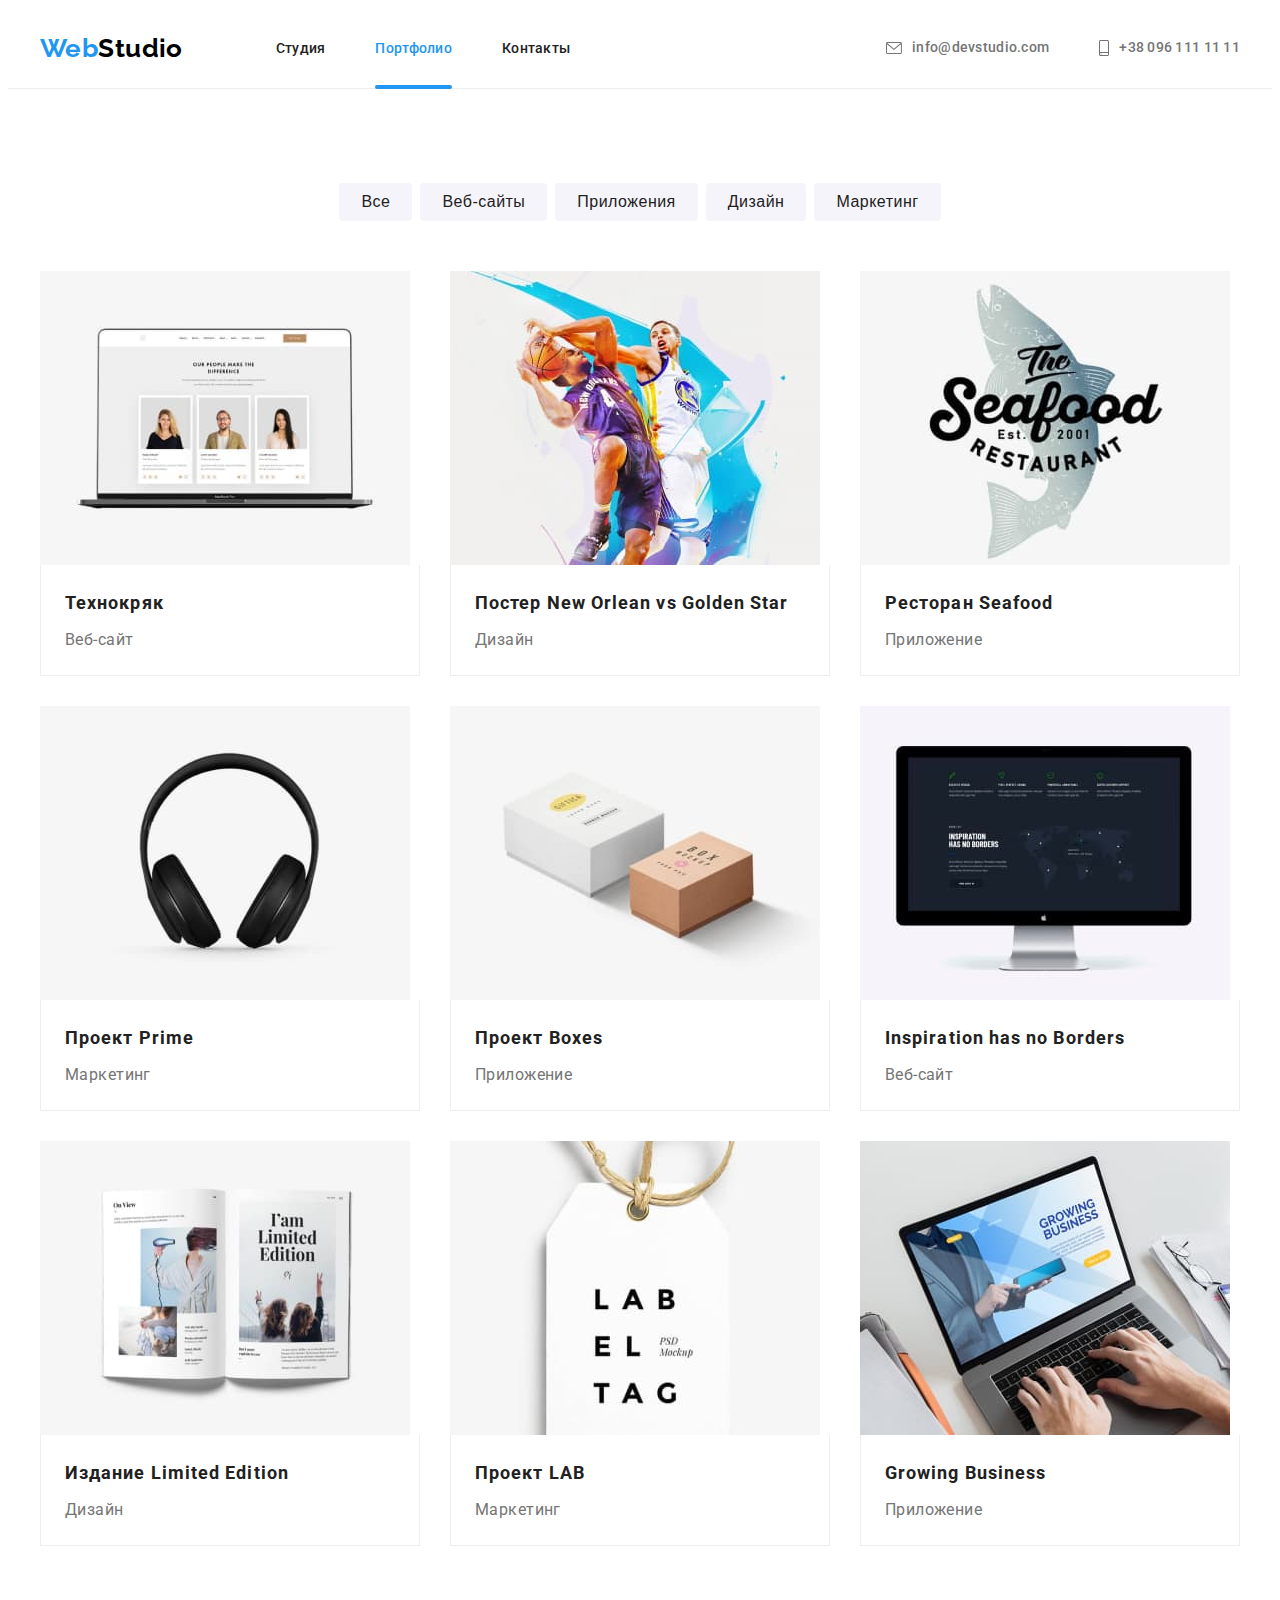
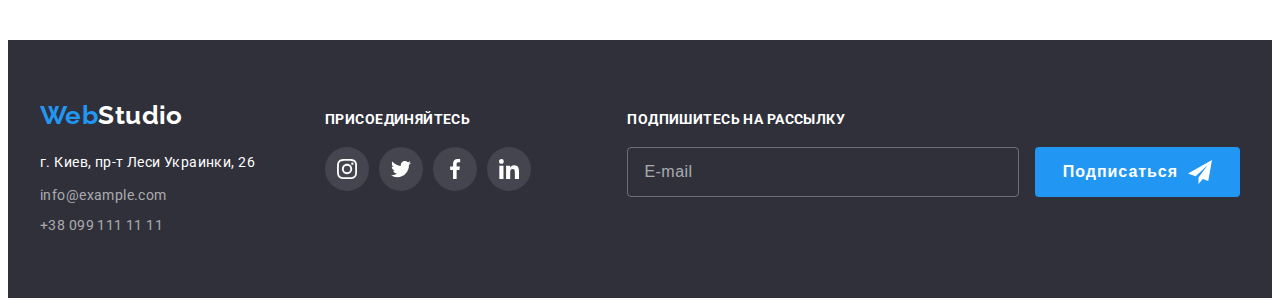
==== commit 21137f5d: "added &nbsp; to tel in header and footer" ====
--- a/portfolio.html
+++ b/portfolio.html
@@ -65,7 +65,7 @@
             <svg class="address-icon" width="10" height="16">
               <use href="./images/icons.svg#smartphone"></use>
             </svg>
-            +38 096 111 11 11
+            +38&nbsp;096&nbsp;111&nbsp;11&nbsp;11
           </a>
         </address>
       </div>
@@ -356,7 +356,7 @@
             </a>
 
             <a href="tel:+380991111111" class="address-item">
-              +38 099 111 11 11
+              +38&nbsp;099&nbsp;111&nbsp;11&nbsp;11
             </a>
           </address>
         </div>
--- a/css/styles.css
+++ b/css/styles.css
@@ -6,11 +6,12 @@
   --primary-color: #757575; /* primary-color text */
   --white-color: #ffffff; /* white-color for some text */
   --border-color: #ececec; /* border */
+  --border-color: #eeeeee; /* Border-color for portfolio */
+  --modal-input-border-color: rgba(33, 33, 33, 0.2);
   --secondary-background-color: #f5f4fa; /* bg some buttons */
   --address-primary-color: rgba(255, 255, 255, 0.6); /* address-primary-color */
   --black-color: #000000; /* black-color */
   --primary-background-color: #2f303a; /* primary-background-color footer and hero */
-  --border-color: #eeeeee; /* Border-color for portfolio */
   --social-link-color: #afb1b8; /* social-link color */
   --hero-bg-color: #c4c4c4; /* bg for hero */
   --hero-overlay-color: rgba(47, 48, 58, 0.4);
@@ -1010,14 +1011,14 @@
   color: var(--accent-color);
 }
 
-.modal-form-wrapper {
+/* .modal-form-wrapper {
   display: flex;
   flex-direction: column;
   justify-content: center;
   align-items: center;
 }
 
-.modal-sign p {
+.modal-sign .form-heading {
   margin-bottom: 12px;
 
   font-weight: 700;
@@ -1025,6 +1026,91 @@
   line-height: 1.15;
   letter-spacing: 0.03em;
 }
+
+.modal-form-wrapper .input-label {
+  display: flex;
+  flex-direction: column;
+  width: 100%;
+}
+
+.modal-form-wrapper .input-label + .input-label {
+  margin-top: 10px;
+}
+
+.modal-form-wrapper .input-heading {
+  margin-bottom: 4px;
+
+  font-style: normal;
+  font-weight: 400;
+  font-size: 12px;
+  line-height: 1.166;
+  letter-spacing: 0.01em;
+}
+
+.modal-form-wrapper .icon-input-wrapper {
+  position: relative;
+}
+
+.modal-form-wrapper .input-icon {
+  position: absolute;
+  top: 50%;
+  transform: translateY(-50%);
+  left: 12px;
+  fill: currentColor;
+}
+
+.modal-form-wrapper .textarea.input {
+  height: 120px;
+  padding: 12px 16px;
+  resize: none;
+  overflow: hidden;
+}
+
+.modal-sign .link {
+  outline: none;
+}
+
+.modal-sign .checkbox {
+  outline: none;
+}
+
+.modal-sign .button {
+  display: inline-flex;
+  justify-content: center;
+  align-items: center;
+  padding: 10px 56px;
+  font-weight: 700;
+  color: var(--white-color);
+  font-size: 16px;
+  line-height: 1.875;
+  letter-spacing: 0.06em;
+  background-color: var(--accent-color);
+  border: none;
+  text-align: center;
+}
+
+
+.modal-form-wrapper .input {
+  border: 1px solid var(--modal-input-border-color);
+  width: 100%;
+  padding-left: 42px;
+}
+
+.modal-form-wrapper .input-label:hover .input,
+.modal-form-wrapper .input-label:focus .input {
+  border: 1px solid var(--accent-color);
+}
+
+.modal-form-wrapper .input:hover + .input-icon,
+.modal-form-wrapper .input:focus + .input-icon {
+  fill: var(--accent-color);
+}
+
+.modal-sign .button:hover,
+.modal-sign .button:focus {
+  background-color: var(--hover-background-color); 
+} 
+*/
 
 /* footer email-input-form */
 .email-form {
@@ -1046,6 +1132,7 @@
   justify-content: center;
   align-items: center;
   padding: 10px 28px;
+  margin-left: 12px;
   font-weight: 700;
   color: currentColor;
   font-size: 16px;
@@ -1067,6 +1154,10 @@
 }
 
 .email-form .input {
+  /*  */
+}
+
+.input {
   outline: none;
   color: currentColor;
   background-color: transparent;
